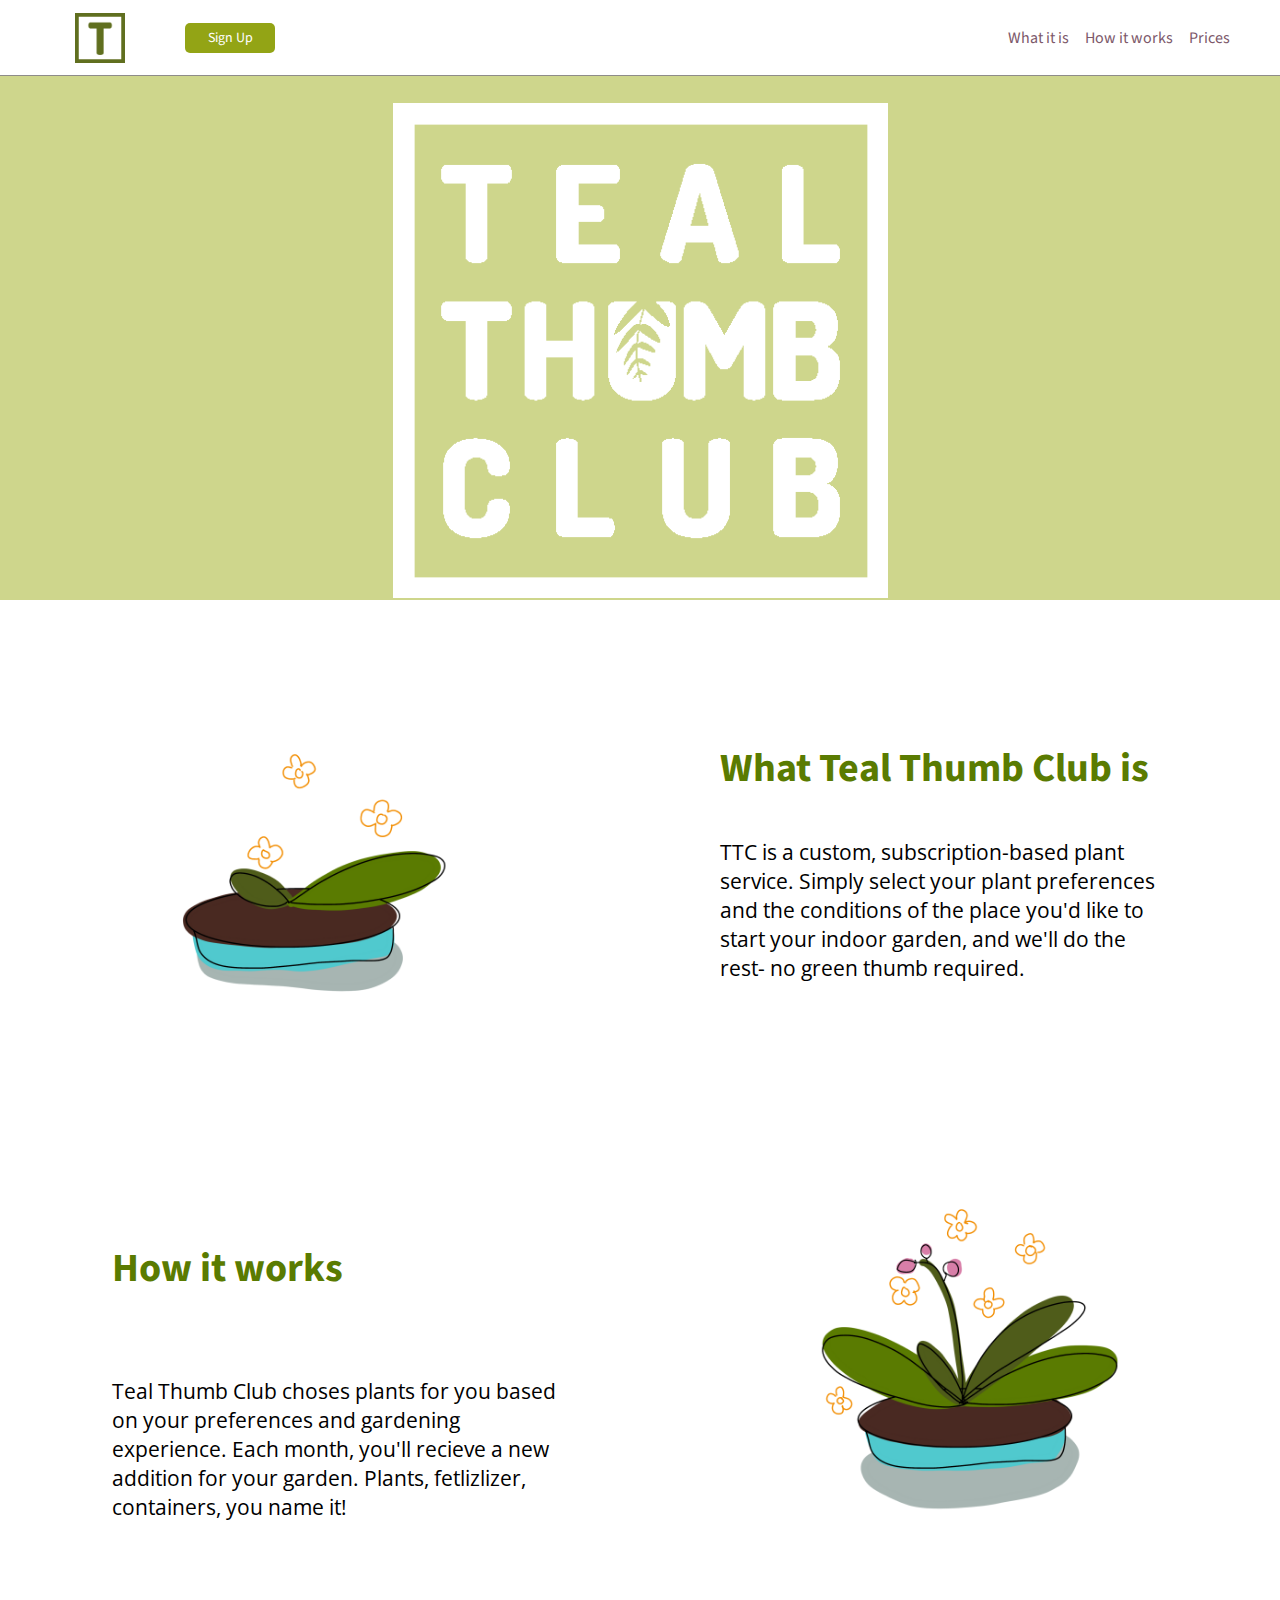
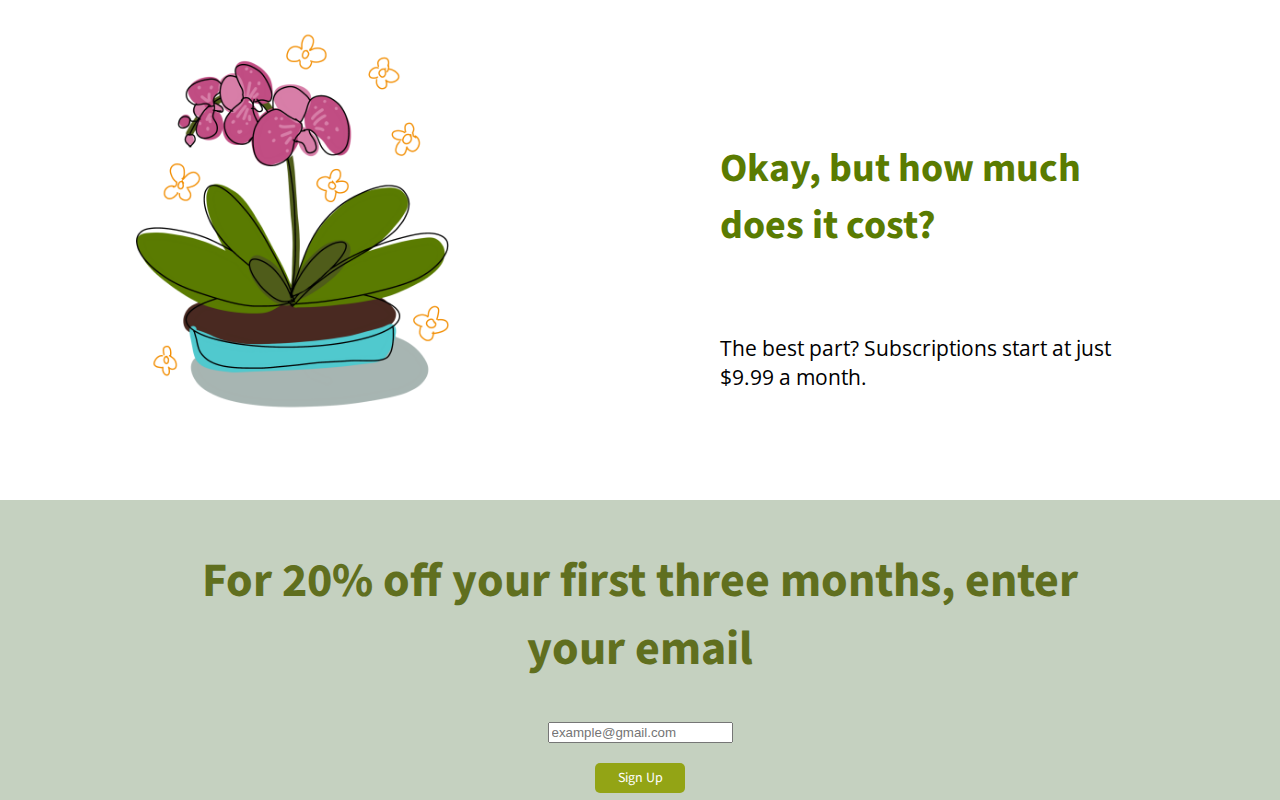
==== index.html @ f3cad542 "Add files via upload" ====
<script src="https://cdn.freecodecamp.org/testable-projects-fcc/v1/bundle.js"></script>

<div id="page-wrapper">

<head>
<link rel="stylesheet" type="text/css" href="stylesheet.css">
<link href="https://fonts.googleapis.com/css?family=Open+Sans|Source+Sans+Pro&display=swap" rel="stylesheet">
<link href="https://fonts.googleapis.com/css?family=Source+Sans+Pro:700&display=swap" rel="stylesheet">
<meta name='viewport'
      content='width=device-width, initial-scale=1.0, maximum-scale=1.0' />
</head>

<body>


<div id="all">
<header id="header">
<div id="top">
 
<div id="left-top">

  <div class="logo">
    <a class="nav-link" href=#><img id="header-img" src="Teal-thumb-club-logo-small-campbell.gif" alt="Small version of Teal Thumb Club logo"/></a>
  </div> 

  <div id="top-button">
   <a href=#submit><button class="button" id="top-submit">Sign Up</button></a>
  </div>

</div>

<div id="navbar">  
  <nav id="nav-bar">  
     <ul id="navlist">
      <li><a class="nav-link" href=#link-one>What it is </a></li>
      <li><a class="nav-link" href=#link-two>How it works</a></li>
      <li><a class="nav-link" href=#link-three>Prices</a></li>
     </ul>  
  </nav>
</div>

</div>
</header>

<div id="mastercontainer">


 <div id="container-one">
     <div class="header-overlay"></div>

     <div id="mobile-top-bg"><img class="vidscreenshot" src="plantsrainstill.png" alt="image of grape vines" /></div>

     <div class="fullscreen-video-wrap">
          <video id="video" src="plantsrain.mp4" autoplay="true" loop="true">
          </video>
    </div>

   

    <div id="top-greeting">
       <img id="logo-main" src="Teal-thumb-club-logowhiteweb-campbell.gif" alt="Teal Thumb Club logo"/>
    </div>
 
 
 </div>





  <div class="link-bg" id="link-one">
    <div id="mobile-button">
      <a href=#submit><button class="button" id="mobile-submit">Sign Up</button></a>
    </div>

     <div class="icon">
        <img class="orchid" src="TTC1CampbellKaitlynn.png" alt="Graphic of orchid foliage in a pot" />
     </div> 

     <div class="content" id="content-one">
        <div class="subheadline">
          <h3 id="what">What Teal Thumb Club is</h2>
        </div>

        <div class="details">
          <p>TTC is a custom, subscription-based plant service. Simply select your plant preferences and the conditions of the place you'd like to start your indoor garden, and we'll do the rest- no green thumb required.</p>
        </div>
     </div>
  
  </div>


 
  <div class="link-bg" id="link-two">

    <div id="TTC2">
     <img class="orchid" src="TTC2CampbellKaitlynn.png" alt="Graphic of an orchid in a pot with buds on its stem" />
    </div> 

   <div class="content" id="content-two">
       <div class="subheadline">
         <h3 id="how" >How it works</h2>
       </div>
</br>
    <p>Teal Thumb Club choses plants for you based on your preferences and gardening experience. Each month, you'll recieve a new addition for your garden. Plants, fetlizlizer, containers, you name it!</p>
   </div>

  </div>

 

  <div class="link-bg" id="link-three">
    <div class="TTC3">
     <img class="orchid" src="TTC3CampbellKaitlynn.png" alt="Graphic of an orchid in a pot in full bloom" />
    </div>

    <div class="content" id="content-three">
       <div class="subheadline">
         <h3 id="price" >Okay, but how much does it cost?</h2>
       </div>
</br>
       <div class="details">
         <p>The best part? Subscriptions start at just $9.99 a month.</p> 
       </div> 
  </div>
 </div>

<div id="bottom">

    <div id="email-submit">
        
      
        <form id="form" method="get" action=" https://www.freecodecamp.com/email-submit">
      

      <div id="email-head">
        <label class="label" for="email" id="email-label"><h2>For 20% off your first three months, enter your email</h2></label>
      </div>      
        
      <div id="email-input">   
        <input class="input-field" id="email" name="email" type="email" placeholder="example@gmail.com">
      </div>   


      <div id="bottom-button">  
      
        <button class="button" id="submit" type="submit">Sign Up</button>
    
      </div>
  
        </form>
   </div>

</div>

</div>



</div>


</div>
</body>
---- stylesheet.css ----
h1, h2, h3, a {
  font-family: 'Source Sans Pro', sans-serif;
}



h1 {
  font-size: 42pt;
}

/*Mobile style*/
@media only screen and (max-width: 420px) {
  h1 {
   font-size: 30pt;
   }
}




h2 {
   font-size: 36pt;
   color: #606F1F;
}

/*Mobile style*/
@media only screen and (max-width: 420px) {
  h2 {
   font-size: 26pt;
   }
}



h3 {
  font-size: 30pt;
}

/*Mobile style*/
@media only screen and (max-width: 420px) {
  h3 {
   font-size: 22pt;
   }
}


a {
  text-decoration: none;
  font-size: 16px;
}

p, label {
  font-family: 'Open Sans', sans-serif;
}

p {
   font-size: 16pt;
}

form {
  display: inline;
}

body {
   margin: 0;
   overflow-x: hidden;
}

/*desktop style*/
@media only screen and (min-width: 421px) {
 button {
   height: 30px;
   width: 90px;
   padding: 5px, 10px;
   background-color: #93A415;
   border-radius: 5px;
   font-size: 14px;
   border: 0px;
   font-family: 'Source Sans Pro', sans-serif; 
   color: #fff;  
  }
}

/*Mobile style*/
@media only screen and (max-width: 420px) {
   button {
     height: 7vh;
     width: 35vh;
     background-color: #93A415;
     border-radius: 5px;
     font-size: 24px;
     border: 0px;
     font-family: 'Source Sans Pro', sans-serif; 
     color: #fff;       
  }
}


#page-wrapper {
  width: 100vw;
  min-height: 100vh;
  overflow: hidden;
  display: flex;
  align-items: center;
}


#top {
  background-color: #fff;
  margin: 0 auto;
  width: 100vw;  
  height: 75px;  
  top: 0;
  display: flex;
  flex-direction: row;
  justify-content: space-between;
  align-items: center;
  position: fixed;
  border-bottom: 1px solid #8E8C89;
  }

 
#left-top {
  display: flex;
  justify-content: space-around;
  align-items: center;
}

/*Mobile style*/
@media only screen and (max-width: 420px) {
  #left-top {
   width: auto;
   }
}


/*desktop style*/
@media only screen and (min-width: 421px) {
  #left-top {
   width: 300px;
 }
}

#header-img {
   height: 50px;
   width: auto;
}

/*desktop style*/
@media only screen and (min-width: 421px) {
  #header-img {
   margin-left: 50px;
  }
}

/*Mobile style*/
@media only screen and (max-width: 420px) {
  #header-img {
   margin-left: 5vw;
  }
}



/*Mobile style*/
@media only screen and (max-width: 420px) {
  #top-button {
   display: none;
   }
}


/*desktop style*/
@media only screen and (min-width: 421px) {
  #top-button {
   margin-left: 10px;
   }
}

/*right side links begin*/

/*desktop style*/
@media only screen and (min-width: 421px) {
  #navlist li {
   display: inline-block; 
   margin: 0, 15px; 
  }
}

/*Mobile style*/
@media only screen and (max-width: 420px) {
  #navlist li {
   display: inline-block; 
   margin-right: 7px;
  }
}

ul{
   list-style: none; 
}


/*desktop style*/
@media only screen and (min-width: 421px) {
 ul{
    list-style: none; 
    margin-right: 50px;
    white-space: nowrap;
    }
}

/*Mobile style*/
@media only screen and (max-width: 420px) {
  li a {
   color: #7C586A;
  }
}

/*desktop style*/
@media only screen and (min-width: 421px) {
  li a {
   color: #7C586A;
   margin-left: 12px;  
  }
}


/*right side links end*/


#mastercontainer {
  display: flex;
  flex-direction: column;
  justify-content: center;
  width: 100vw;
}

#container-one {
  width: 100vw;
  height: 500px;
  display: flex;
  justify-content: center;
  align-items: center; 
  margin-top: 100px; 
}

/*Mobile style*/
@media only screen and (max-width: 420px) {
   .fullscreen-video-wrap {
     display: none;
    }
}  

/*desktop style*/
@media only screen and (min-width: 421px) {
 .fullscreen-video-wrap {
  position: absolute;
  top: 0;
  left: 0;
  width: 100%;
  height: 100vh;
  overflow: hidden;
  z-index: -99;
 }

 .fullscreen-video-wrap video {
  min-height: 100%;
  min-width: 100%;
 }
}

/*Mobile style*/
@media only screen and (max-width: 420px) {
  #mobile-top-bg {
      position: absolute;
      top: 0;
      left: 0;
      width: 100%;
      height: 100vh;
      overflow: hidden;
      z-index: -99;
     }
}

/*desktop style*/
@media only screen and (min-width: 421px) {
   #mobile-top-bg {
     display: none;
   }
}

.header-overlay {
  height: 100vh;
  position: absolute;
  top: 0;
  left: 0;
  width: 100vw;
  z-index: -98;
  background: #92A501;
  opacity:0.45;
}


/*Mobile style*/
@media only screen and (max-width: 420px) {
   #logo-main {
     height: auto;
     width: 55vw;
    }
}

/*desktop style*/
@media only screen and (min-width: 421px) {
   #logo-main {
     height: 55vh;
     width: auto;
    }
}

/*desktop style*/
@media only screen and (min-width: 421px) {
   #mobile-button {
      display: none;
    }
}
    

/*Mobile style*/
@media only screen and (max-width: 420px) {
  #mobile-button {
    height: 30px;
    width: 100vw;
    display: flex;
    justify-content: center;
    margin-top: 15vh;
   }
}


#headline {
  padding-top: 25px;
  text-align: center;
  z-index: 2;
} 

#what, #how, #price {
   color: #5A7B01;
} 
  
/*Mobile style*/
@media only screen and (max-width: 420px) {
    .subheadline {
      text-align: center;
     }
}

.orchid {
   width: 30vw;
   max-width: 450px;
   min-width: 300px;
   height: auto;
}

.content {
   text-align: left;
   height: 300px;
}

/*Mobile style*/
@media only screen and (max-width: 420px) {
    .content {
      width: 80vw;
     }
}


/*desktop style*/
@media only screen and (min-width: 421px) {
     .content {
       width: 35vw;
     }
}


.link-bg {
   background-color: #fff;
   width: 100vw;
   display: flex;
   flex-direction: row;
   justify-content: space-around;  
   align-items: center;
}

/*Mobile style*/
@media only screen and (max-width: 420px) {
   .link-bg {
     flex-direction: column;
     }
}

/*desktop style*/
@media only screen and (min-width: 421px) {
   .link-bg {
     height: 500px;
     }
}


/*Mobile style*/
@media only screen and (max-width: 420px) {
   #ttc2 {
     order: -1;
   }
}


/*desktop style*/
@media only screen and (min-width: 421px) {
  #ttc2 {
   order: 2;
  }
}

/*Mobile style*/
@media only screen and (max-width: 420px) {
   #content-two {
     order: 2;
    }
}


/*desktop style*/
@media only screen and (min-width: 421px) {
 #content-two {
   order: -1;
   }
}


/* reference 
#bottom {
    height: 500px;
    width: 100vw;
    background-color: #8E8C89;
    display: flex;
    justify-content: center;
    align-items: center;
   }
}
*/

/*Mobile style*/
@media only screen and (max-width: 420px) {
  #bottom {
    height: auto;
    width: 100vw;
    background-color: #C5D1C0;
    display: flex;
    justify-content: center;
    align-items: center;
   }
}

/*desktop style*/
@media only screen and (min-width: 421px) {
  #bottom {
    height: 300px;
    width: 100vw;
    background-color: #C5D1C0;
    display: flex;
    justify-content: center;
    align-items: center;
   }
}

/*Mobile style*/
@media only screen and (max-width: 420px) {
   #email-submit {
     padding: 15px 0px;
     width: 90vw;
     height: 300px;
     display: flex;
     flex-direction: column;
     justify-content: space-around;
     align-items: center;
    }
}


.label {
   display: block;
   text-align: center;
   width: 70vw;
}
  
.input {
    display: block;
    align-self: center;
    display: block;
    width: 150px;
}

#email-input {
    text-align: center;
    margin: 20px;
}

#bottom-button {
    text-align: center;
}
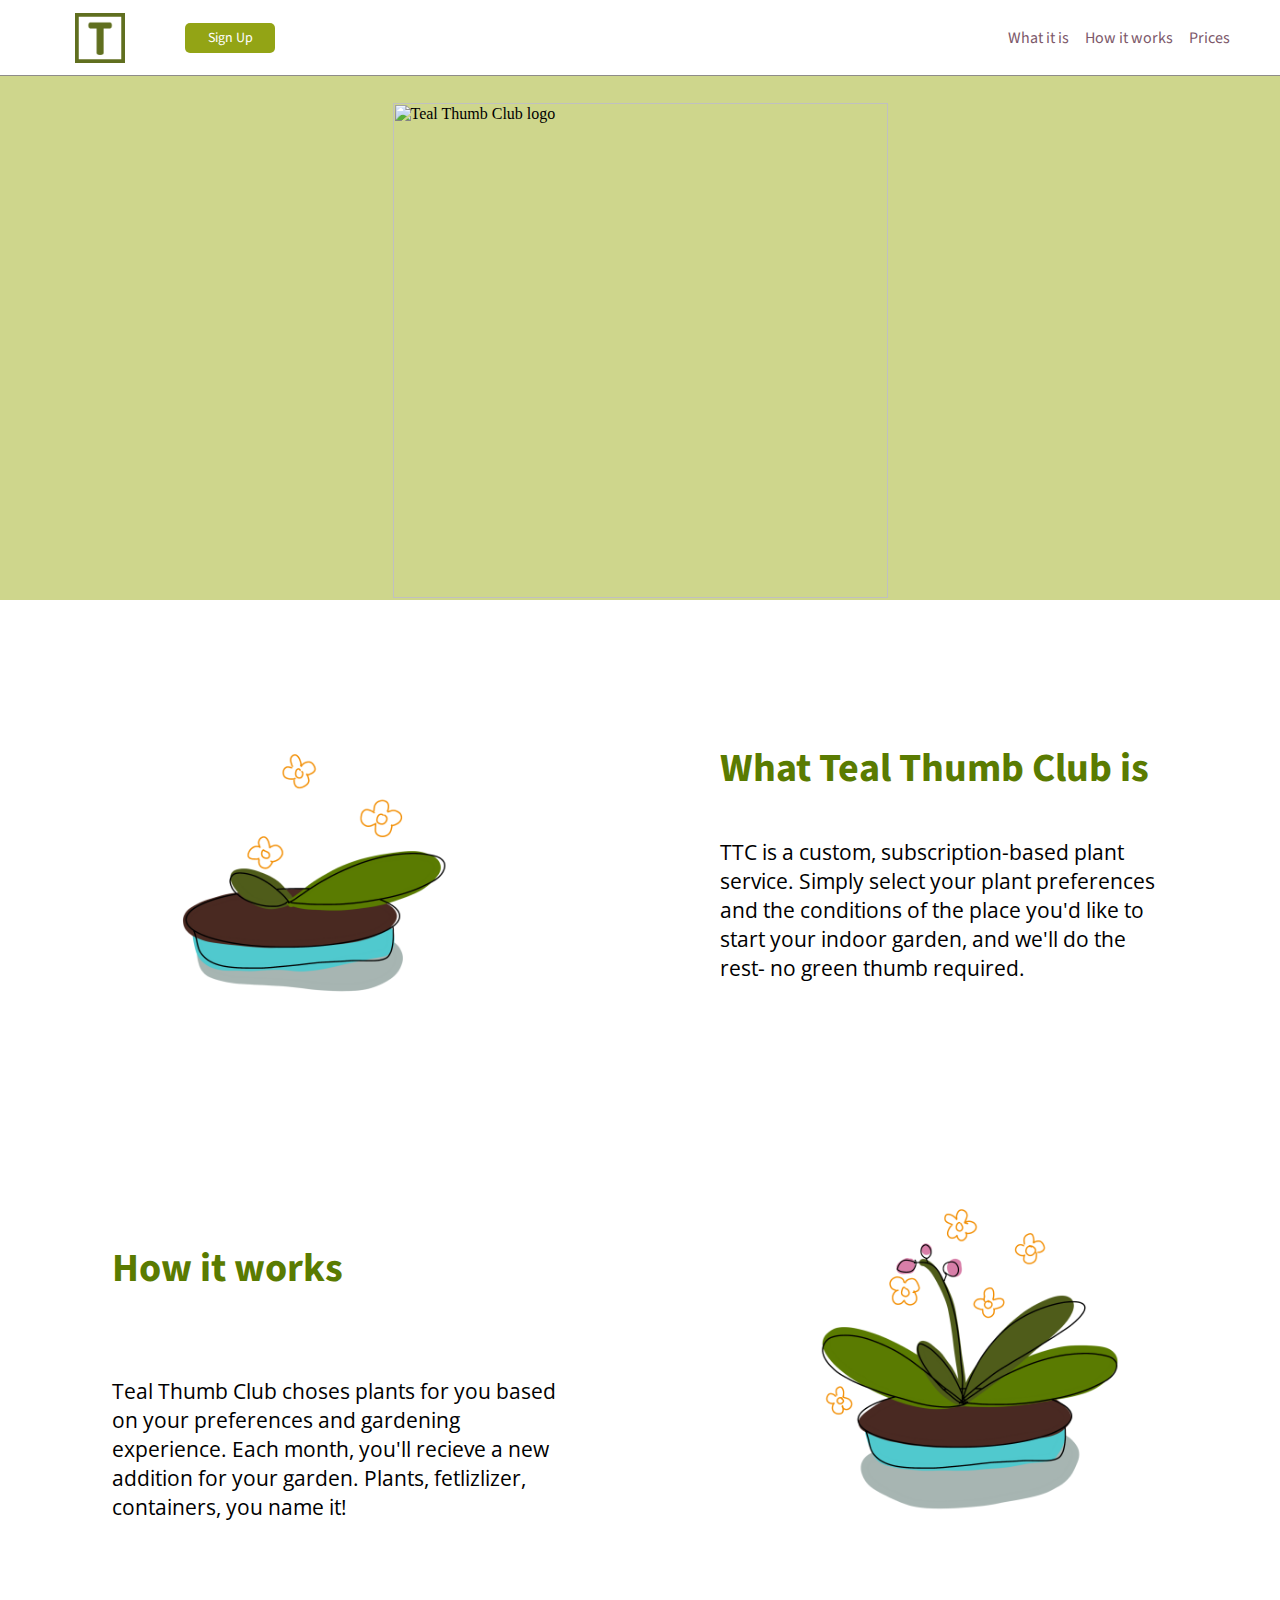
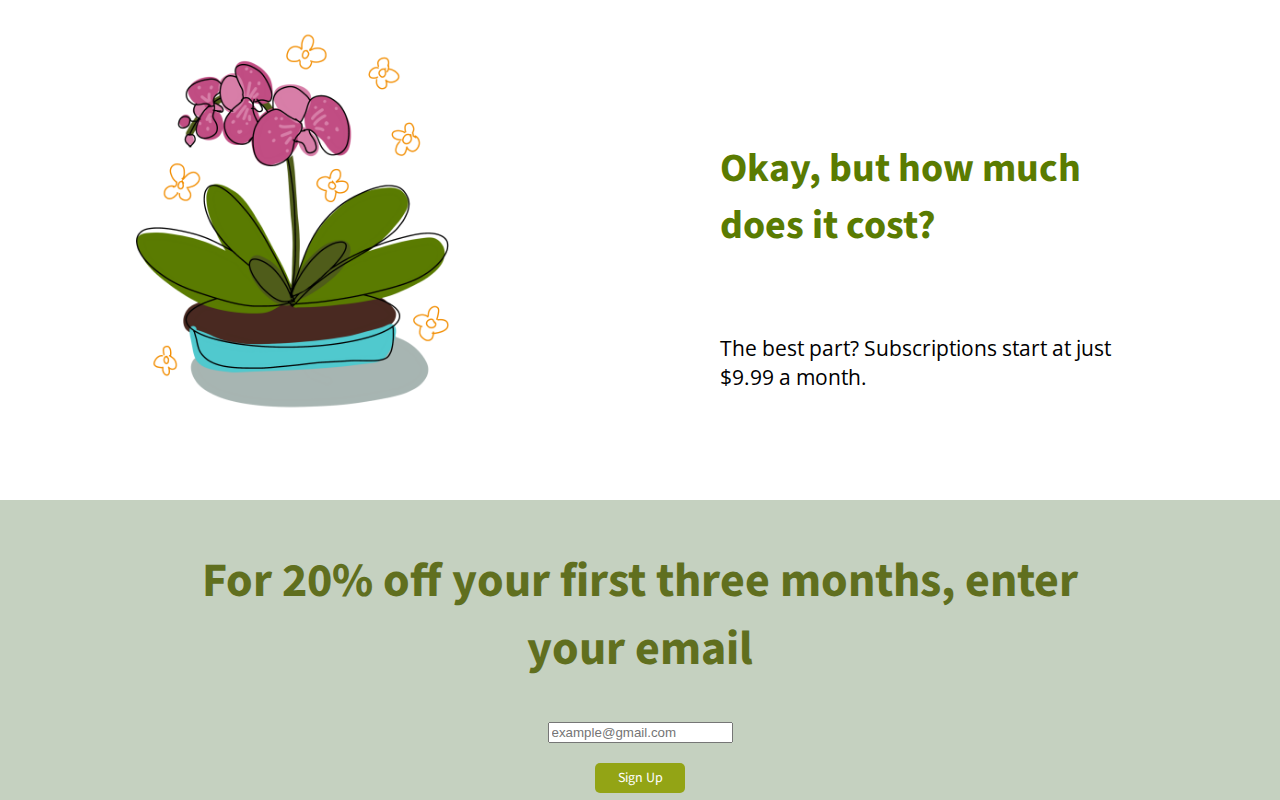
==== commit deb2620d: "Add files via upload" ====
--- a/index.html
+++ b/index.html
@@ -58,7 +58,7 @@
    
 
     <div id="top-greeting">
-       <img id="logo-main" src="Teal-thumb-club-logowhiteweb-campbell.gif" alt="Teal Thumb Club logo"/>
+       <img id="logo-main" src="teal-thumb-club-logowhite-campbell.png" alt="Teal Thumb Club logo"/>
     </div>
  
  
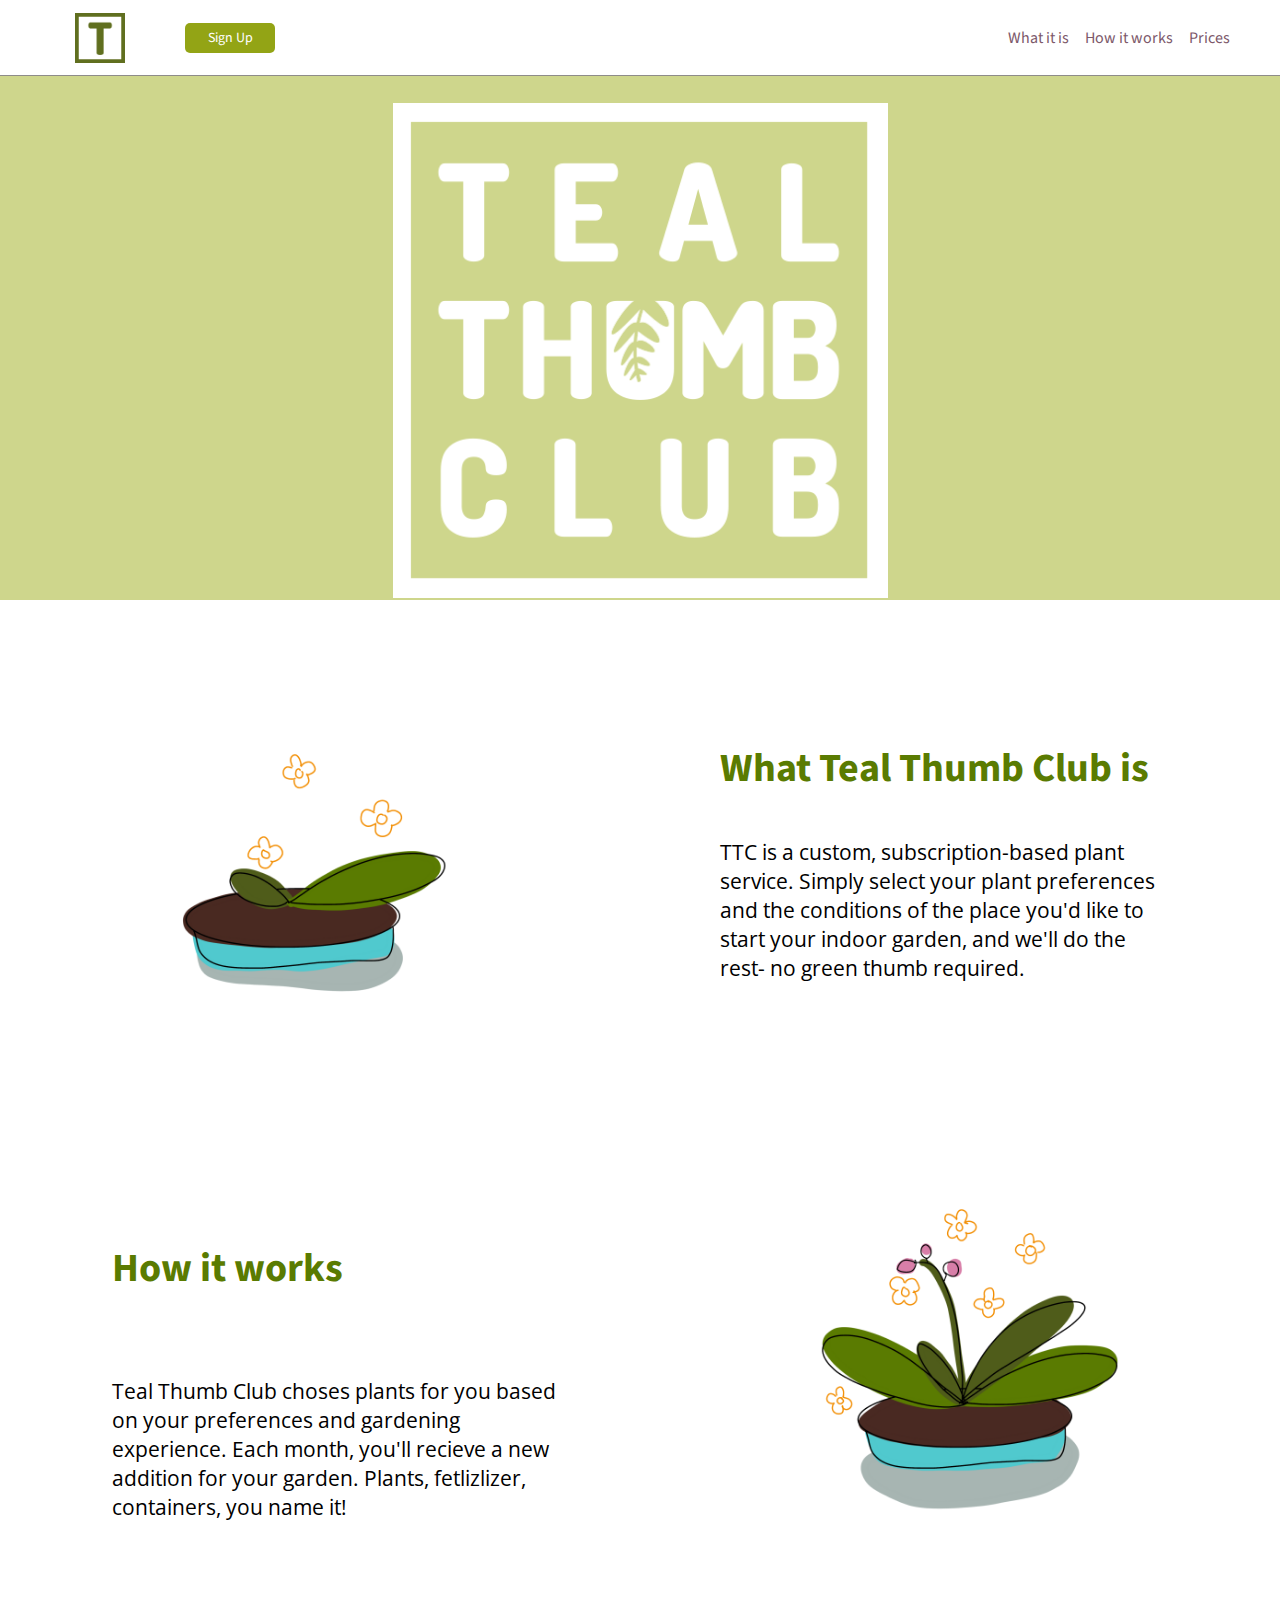
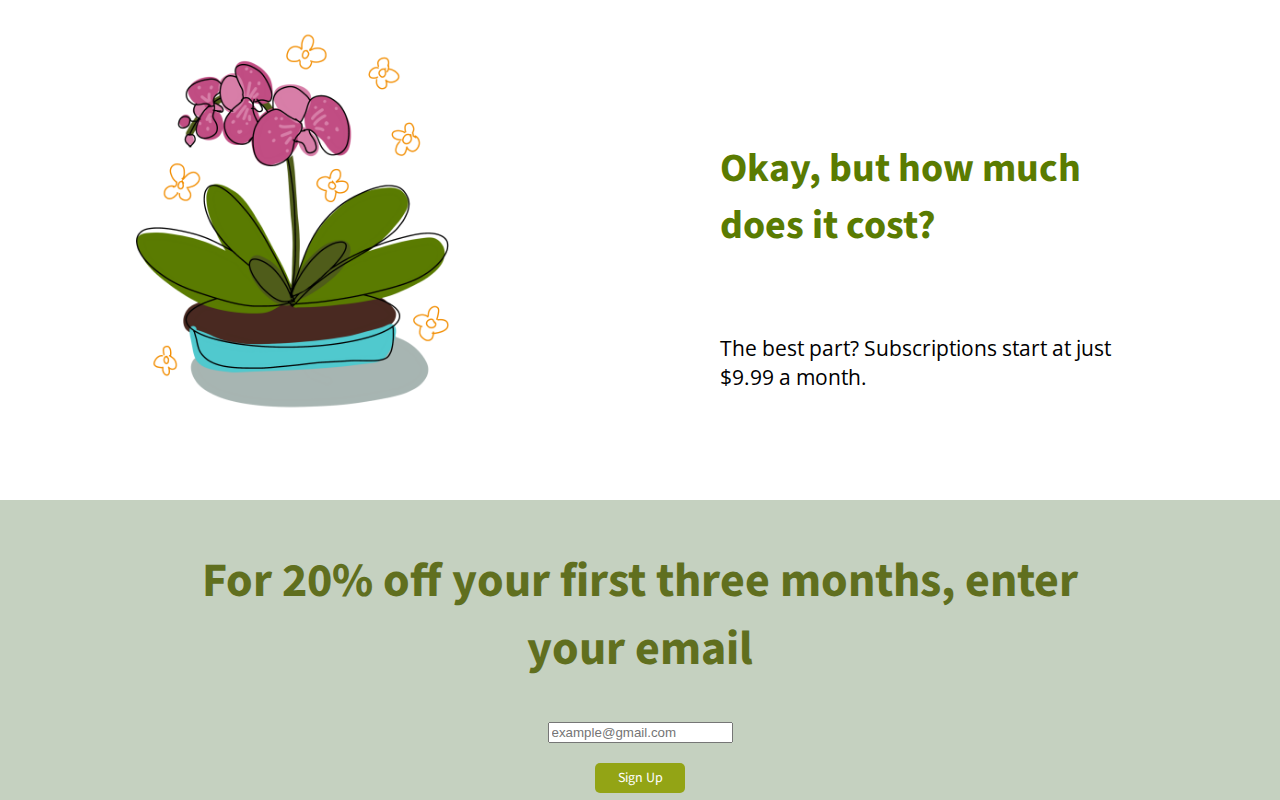
==== commit f654644e: "Add files via upload" ====
--- a/index.html
+++ b/index.html
@@ -51,8 +51,9 @@
      <div id="mobile-top-bg"><img class="vidscreenshot" src="plantsrainstill.png" alt="image of grape vines" /></div>
 
      <div class="fullscreen-video-wrap">
-          <video id="video" src="plantsrain.mp4" autoplay="true" loop="true">
-          </video>
+          <video type= "video/mp4" id="video" src="PlantsRain.mp4" autoplay="true" loop="true" muted>
+
+            </video>
     </div>
 
    
